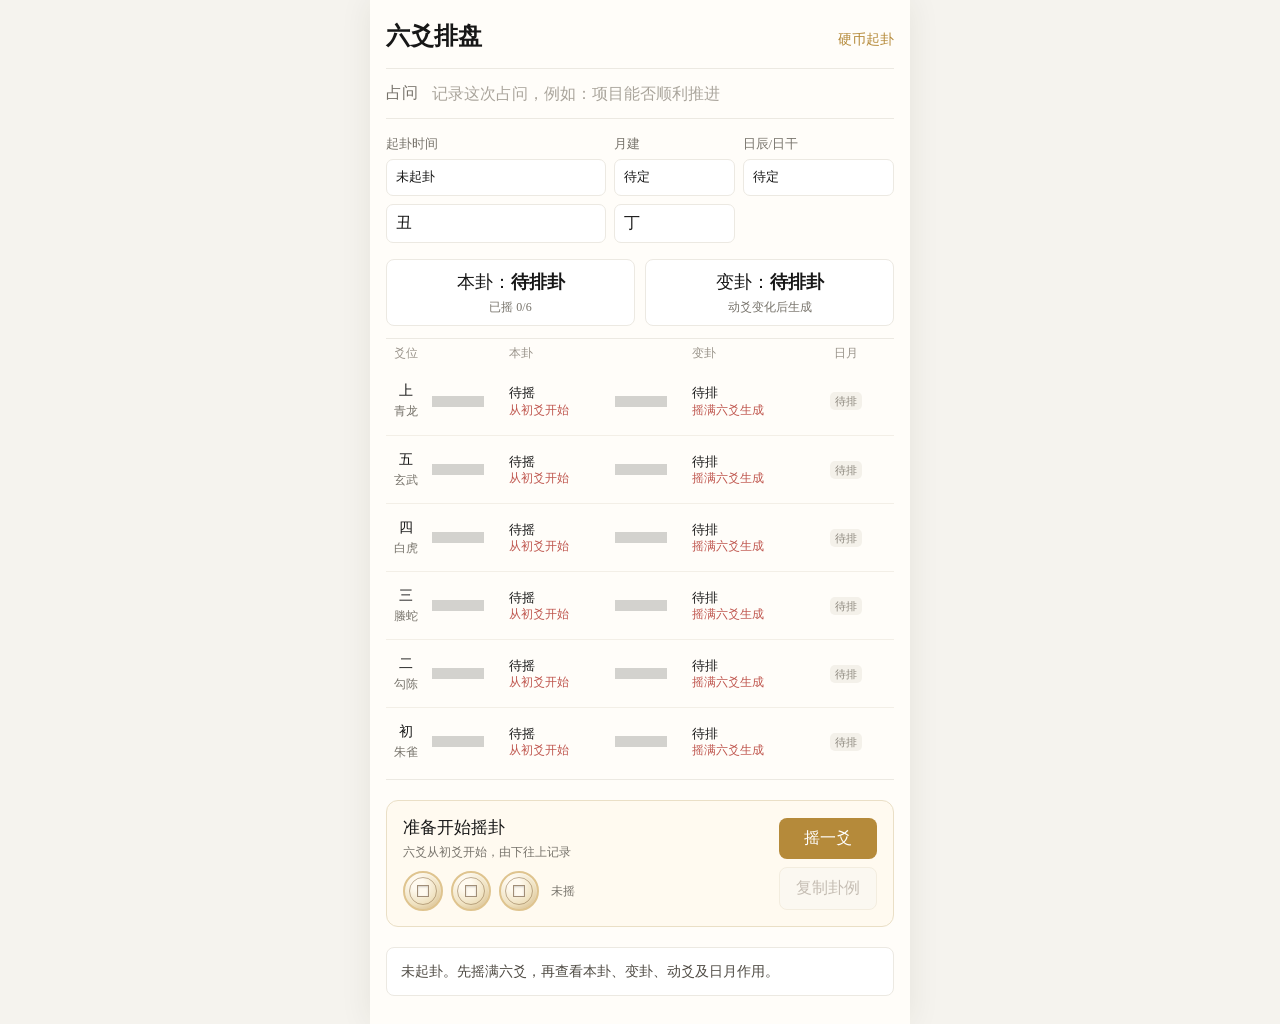
==== index.html @ 487d5bf0 "Deploy Liuyao mobile static app" ====
<!doctype html>
<html lang="zh-CN">
  <head>
    <meta charset="UTF-8" />
    <meta name="viewport" content="width=device-width, initial-scale=1, viewport-fit=cover" />
    <meta name="theme-color" content="#ffffff" />
    <title>六爻排盘</title>
    <link rel="stylesheet" href="./style.css" />
  </head>
  <body>
    <main class="app-shell">
      <section class="content">
        <header class="page-title">
          <h1>六爻排盘</h1>
          <span>硬币起卦</span>
        </header>

        <div class="question-row">
          <label for="question">占问</label>
          <input id="question" type="text" placeholder="记录这次占问，例如：项目能否顺利推进" />
        </div>

        <section class="time-controls" aria-label="排盘时间">
          <label>起卦时间<output id="startTime">未起卦</output></label>
          <label>月建<output id="monthBranch">待定</output></label>
          <label>日辰/日干<output id="dayInfo">待定</output></label>
          <output id="dayBranch" hidden>丑</output>
          <output id="dayStem" hidden>丁</output>
        </section>

        <section class="gua-heading">
          <div>本卦：<strong id="primaryName">待排卦</strong><small id="primaryMeta">摇满六爻后生成</small></div>
          <div>变卦：<strong id="changedName">待排卦</strong><small id="changedMeta">动爻变化后生成</small></div>
        </section>

        <section class="gua-board" aria-label="六爻排盘">
          <div class="board-legend"><span>爻位</span><span>本卦</span><span>变卦</span><span>日月</span></div>
          <div id="yaoBoard"></div>
        </section>

        <section class="roll-panel">
          <div>
            <p class="roll-title" id="rollTitle">准备开始摇卦</p>
            <p class="roll-subtitle" id="rollSubtitle">六爻从初爻开始，由下往上记录</p>
            <div class="coin-tray" id="coinTray" aria-label="硬币结果"><span>—</span><span>—</span><span>—</span><em>未摇</em></div>
          </div>
          <div class="roll-actions">
            <button class="primary-button" id="rollButton" type="button">摇一爻</button>
            <button class="secondary-button hidden" id="newButton" type="button">重新起卦</button>
            <button class="tertiary-button" id="copyButton" type="button" disabled>复制卦例</button>
          </div>
        </section>

        <section class="summary">
          <p id="summaryLine">未起卦。先摇满六爻，再查看本卦、变卦、动爻及日月作用。</p>
        </section>
      </section>
    </main>

    <div class="toast" id="toast" role="status" aria-live="polite"></div>
    <script src="./app.js"></script>
  </body>
</html>
---- style.css ----
:root {
  --ink: #171717;
  --muted: #77736b;
  --line: #ece9e2;
  --gold: #b58a3a;
  --gold-soft: #f7ecd0;
  --paper: #fffdf9;
  --red: #bf554d;
  font-family: "Songti SC", "Noto Serif SC", "STSong", serif;
  color: var(--ink);
  background: #f5f3ee;
}

* { box-sizing: border-box; }
body { margin: 0; min-width: 320px; background: #f5f3ee; }
button, input, textarea { font: inherit; }
button { cursor: pointer; }
button:disabled { cursor: wait; opacity: .68; }

.app-shell {
  width: min(100%, 540px);
  min-height: 100vh;
  margin: 0 auto;
  background: var(--paper);
  box-shadow: 0 0 30px rgba(55, 45, 30, .08);
}

.content { padding: 18px 16px 28px; }
.page-title { display: flex; align-items: baseline; justify-content: space-between; gap: 12px; padding: 2px 0 16px; border-bottom: 1px solid var(--line); }
.page-title h1 { margin: 0; font-size: 24px; font-weight: 600; }
.page-title span { color: var(--gold); font-size: 14px; white-space: nowrap; }
.question-row { display: flex; align-items: center; gap: 12px; padding: 14px 0; border-bottom: 1px solid var(--line); }
.question-row label { color: var(--muted); white-space: nowrap; }
.question-row input { width: 100%; border: 0; outline: 0; background: transparent; color: var(--ink); }
.question-row input::placeholder, textarea::placeholder { color: #aaa59c; }

.time-controls { display: grid; grid-template-columns: 1.45fr .8fr 1fr; gap: 8px; padding: 16px 0 12px; }
.time-controls label { display: grid; gap: 6px; color: var(--muted); font-size: 13px; }
.time-controls output { display: block; width: 100%; min-height: 37px; border: 1px solid var(--line); border-radius: 7px; background: #fff; color: var(--ink); padding: 8px 9px; white-space: nowrap; overflow: hidden; text-overflow: ellipsis; }

.gua-heading { display: grid; grid-template-columns: 1fr 1fr; gap: 10px; margin: 4px 0 12px; text-align: center; font-size: 18px; }
.gua-heading > div { padding: 10px 6px; border: 1px solid var(--line); border-radius: 8px; background: #fff; }
.gua-heading strong { font-weight: 600; }
.gua-heading small { display: block; margin-top: 5px; color: var(--muted); font-size: 12px; line-height: 1.35; }

.gua-board { border-top: 1px solid var(--line); border-bottom: 1px solid var(--line); padding: 6px 0 4px; }
.board-legend, .yao-row { display: grid; grid-template-columns: 40px minmax(0, 1fr) minmax(0, 1fr) 96px; gap: 6px; align-items: center; }
.board-legend { color: #99938a; font-size: 12px; text-align: center; padding: 0 0 5px; }
.yao-row { min-height: 68px; position: relative; border-top: 1px solid #f3efe7; }
.yao-row:first-child { border-top: 0; }
.yao-row.moving { background: linear-gradient(90deg, transparent, var(--gold-soft), transparent); }
.yao-index { display: grid; gap: 3px; color: var(--muted); font-size: 12px; text-align: center; }
.yao-index b { color: var(--ink); font-size: 14px; font-weight: 500; }
.gua-cell { display: grid; grid-template-columns: 70px 1fr; gap: 7px; align-items: center; min-width: 0; }
.line-wrap { display: flex; align-items: center; justify-content: center; gap: 5px; min-width: 0; }
.solid, .broken { display: inline-block; width: 54px; height: 11px; background: #0e0e0e; }
.broken { display: flex; gap: 12px; background: transparent; }
.broken::before, .broken::after { content: ""; flex: 1; background: #0e0e0e; }
.changing { width: 14px; color: var(--gold); font-size: 19px; font-family: Arial, sans-serif; line-height: 1; }
.yao-text { min-width: 0; font-size: 13px; line-height: 1.35; }
.yao-text strong { display: block; font-weight: 500; white-space: nowrap; overflow: hidden; text-overflow: ellipsis; }
.yao-text span { display: block; color: var(--red); font-size: 12px; white-space: nowrap; overflow: hidden; text-overflow: ellipsis; }
.relation { display: flex; flex-wrap: wrap; gap: 4px; justify-content: center; }
.tag { display: inline-block; padding: 2px 5px; border-radius: 5px; background: #f4f1ea; color: #4d4942; font-size: 11px; line-height: 1.3; }
.tag.hot { background: #f9e5df; color: var(--red); }
.tag.good { background: #f5ebcf; color: #8c661e; }
.tag.neutral { color: #8a857b; }
.yao-row[data-state="empty"] .line-wrap { opacity: .18; }

.roll-panel { display: flex; align-items: center; justify-content: space-between; gap: 14px; margin: 20px 0; padding: 15px 16px; border: 1px solid #eadfc6; border-radius: 12px; background: #fffaf0; }
.roll-title, .roll-subtitle { margin: 0; }
.roll-title { font-size: 17px; }
.roll-subtitle { margin-top: 5px; color: var(--muted); font-size: 12px; }
.coin-tray { display: flex; align-items: center; gap: 8px; margin-top: 10px; }
.coin { position: relative; display: inline-grid; place-items: center; width: 40px; height: 40px; border-radius: 50%; background: radial-gradient(circle at 35% 30%, #fff4cf 0 14%, #d1a14e 58%, #81591d 100%); border: 2px solid #9a6b24; box-shadow: inset 0 1px 2px rgba(255,255,255,.7), inset 0 -2px 4px rgba(73, 43, 8, .35), 0 3px 7px rgba(74, 54, 19, .2); transform-style: preserve-3d; }
.coin::before { content: ""; position: absolute; inset: 4px; border: 1px solid rgba(99, 61, 13, .55); border-radius: 50%; }
.coin.back { background: radial-gradient(circle at 35% 30%, #f4e7c8 0 14%, #a97835 58%, #593812 100%); border-color: #704715; }
.coin.idle { background: radial-gradient(circle at 35% 30%, #fffaf0 0 18%, #ead9ae 60%, #b88d45 100%); border-color: #d3b06a; box-shadow: inset 0 1px 2px rgba(255,255,255,.75); opacity: .72; }
.coin.rolling { animation: coinFlip .62s cubic-bezier(.25, .75, .3, 1) infinite; }
.coin.delay-one { animation-delay: .09s; }
.coin.delay-two { animation-delay: .18s; }
.coin.settled { animation: coinSettle .22s ease-out both; }
.coin-hole { position: relative; z-index: 1; display: block; width: 12px; height: 12px; border: 1px solid rgba(75, 45, 12, .72); background: var(--paper); box-shadow: inset 0 1px 2px rgba(0,0,0,.25); }
.coin.back .coin-hole { background: #2f210f; border-color: rgba(255, 229, 169, .5); }
.coin.idle .coin-hole { background: #fffaf0; }
.coin-tray em { margin-left: 4px; color: var(--muted); font-style: normal; font-size: 12px; }
.roll-actions { display: grid; gap: 8px; }
.primary-button, .secondary-button, .tertiary-button { border: 0; border-radius: 8px; padding: 10px 16px; white-space: nowrap; }
.primary-button { background: var(--gold); color: white; }
.secondary-button { background: #efe9dc; color: #514935; }
.tertiary-button { background: #fff; color: #7b6129; border: 1px solid #e0cf9e; }
.tertiary-button:disabled { color: #aaa197; border-color: #eee7d8; background: #faf8f2; }
.hidden { display: none; }

.summary { margin-top: 16px; padding: 12px 14px; border: 1px solid var(--line); border-radius: 8px; background: #fff; }
.summary p { margin: 0; color: #4f4b44; font-size: 14px; line-height: 1.65; }
.toast { position: fixed; left: 50%; bottom: 28px; transform: translate(-50%, 20px); opacity: 0; pointer-events: none; padding: 10px 15px; color: white; background: rgba(20,20,20,.82); border-radius: 7px; transition: .25s ease; font-family: system-ui, sans-serif; font-size: 13px; }
.toast.show { transform: translate(-50%, 0); opacity: 1; }

@keyframes coinFlip {
  0% { transform: translateY(0) rotateX(0) rotateZ(0); }
  45% { transform: translateY(-10px) rotateX(540deg) rotateZ(22deg); }
  100% { transform: translateY(0) rotateX(1080deg) rotateZ(0); }
}

@keyframes coinSettle {
  0% { transform: translateY(-5px) scale(.94); opacity: .72; }
  100% { transform: translateY(0) scale(1); opacity: 1; }
}

@media (prefers-reduced-motion: reduce) {
  .coin.rolling, .coin.settled { animation-duration: .01ms; animation-iteration-count: 1; }
}

@media (max-width: 390px) {
  .content { padding-left: 12px; padding-right: 12px; }
  .time-controls { grid-template-columns: 1fr 1fr; }
  .time-controls label:first-child { grid-column: 1 / 3; }
  .board-legend, .yao-row { grid-template-columns: 34px minmax(0, 1fr) minmax(0, 1fr); }
  .board-legend span:last-child, .relation { grid-column: 2 / 4; }
  .relation { justify-content: flex-start; padding: 0 0 8px; }
  .gua-cell { grid-template-columns: 62px 1fr; }
  .solid, .broken { width: 44px; }
  .roll-panel { align-items: stretch; flex-direction: column; }
  .roll-actions { grid-template-columns: 1fr 1fr; }
}
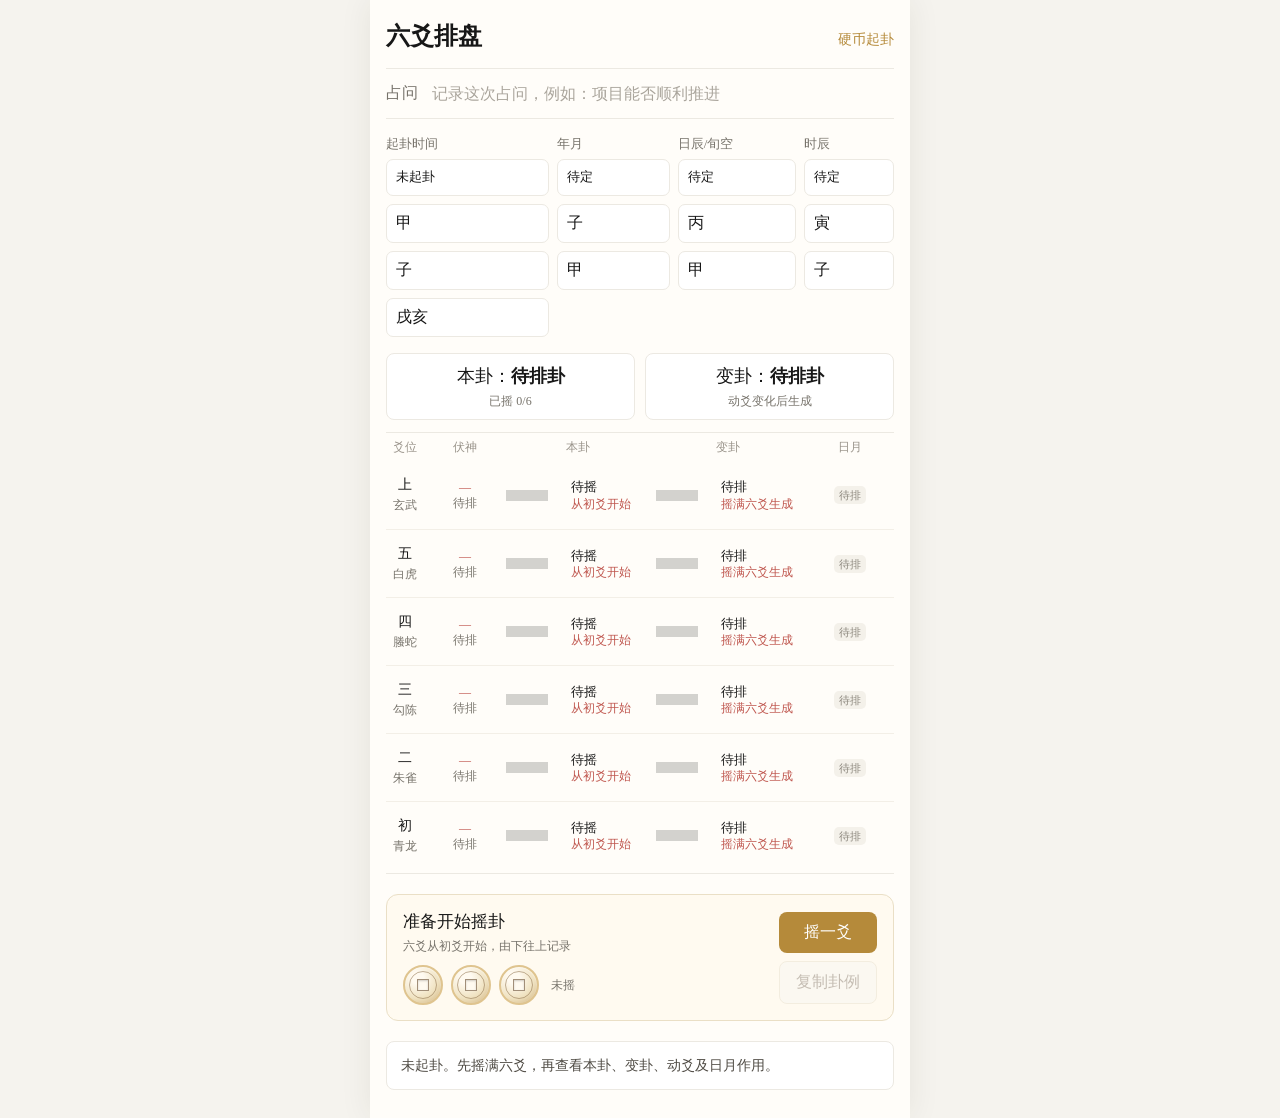
==== commit 52ee2c6a: "Complete Liuyao case generation" ====
--- a/index.html
+++ b/index.html
@@ -22,10 +22,18 @@
 
         <section class="time-controls" aria-label="排盘时间">
           <label>起卦时间<output id="startTime">未起卦</output></label>
-          <label>月建<output id="monthBranch">待定</output></label>
-          <label>日辰/日干<output id="dayInfo">待定</output></label>
+          <label>年月<output id="yearMonthInfo">待定</output></label>
+          <label>日辰/旬空<output id="dayInfo">待定</output></label>
+          <label>时辰<output id="hourInfo">待定</output></label>
+          <output id="yearStem" hidden>甲</output>
+          <output id="yearBranch" hidden>子</output>
+          <output id="monthStem" hidden>丙</output>
+          <output id="monthBranch" hidden>寅</output>
           <output id="dayBranch" hidden>丑</output>
           <output id="dayStem" hidden>丁</output>
+          <output id="hourStem" hidden>甲</output>
+          <output id="hourBranch" hidden>子</output>
+          <output id="emptyBranches" hidden>子丑</output>
         </section>
 
         <section class="gua-heading">
@@ -34,7 +42,7 @@
         </section>
 
         <section class="gua-board" aria-label="六爻排盘">
-          <div class="board-legend"><span>爻位</span><span>本卦</span><span>变卦</span><span>日月</span></div>
+          <div class="board-legend"><span>爻位</span><span>伏神</span><span>本卦</span><span>变卦</span><span>日月</span></div>
           <div id="yaoBoard"></div>
         </section>
 
--- a/style.css
+++ b/style.css
@@ -34,7 +34,7 @@
 .question-row input { width: 100%; border: 0; outline: 0; background: transparent; color: var(--ink); }
 .question-row input::placeholder, textarea::placeholder { color: #aaa59c; }
 
-.time-controls { display: grid; grid-template-columns: 1.45fr .8fr 1fr; gap: 8px; padding: 16px 0 12px; }
+.time-controls { display: grid; grid-template-columns: 1.45fr 1fr 1.05fr .8fr; gap: 8px; padding: 16px 0 12px; }
 .time-controls label { display: grid; gap: 6px; color: var(--muted); font-size: 13px; }
 .time-controls output { display: block; width: 100%; min-height: 37px; border: 1px solid var(--line); border-radius: 7px; background: #fff; color: var(--ink); padding: 8px 9px; white-space: nowrap; overflow: hidden; text-overflow: ellipsis; }
 
@@ -44,14 +44,17 @@
 .gua-heading small { display: block; margin-top: 5px; color: var(--muted); font-size: 12px; line-height: 1.35; }
 
 .gua-board { border-top: 1px solid var(--line); border-bottom: 1px solid var(--line); padding: 6px 0 4px; }
-.board-legend, .yao-row { display: grid; grid-template-columns: 40px minmax(0, 1fr) minmax(0, 1fr) 96px; gap: 6px; align-items: center; }
+.board-legend, .yao-row { display: grid; grid-template-columns: 38px 70px minmax(0, 1fr) minmax(0, 1fr) 88px; gap: 6px; align-items: center; }
 .board-legend { color: #99938a; font-size: 12px; text-align: center; padding: 0 0 5px; }
 .yao-row { min-height: 68px; position: relative; border-top: 1px solid #f3efe7; }
 .yao-row:first-child { border-top: 0; }
 .yao-row.moving { background: linear-gradient(90deg, transparent, var(--gold-soft), transparent); }
 .yao-index { display: grid; gap: 3px; color: var(--muted); font-size: 12px; text-align: center; }
 .yao-index b { color: var(--ink); font-size: 14px; font-weight: 500; }
-.gua-cell { display: grid; grid-template-columns: 70px 1fr; gap: 7px; align-items: center; min-width: 0; }
+.hidden-cell { min-width: 0; color: var(--muted); font-size: 12px; line-height: 1.35; text-align: center; }
+.hidden-cell strong { display: block; color: var(--red); font-weight: 500; white-space: nowrap; overflow: hidden; text-overflow: ellipsis; }
+.hidden-cell span { display: block; white-space: nowrap; overflow: hidden; text-overflow: ellipsis; }
+.gua-cell { display: grid; grid-template-columns: 58px 1fr; gap: 7px; align-items: center; min-width: 0; }
 .line-wrap { display: flex; align-items: center; justify-content: center; gap: 5px; min-width: 0; }
 .solid, .broken { display: inline-block; width: 54px; height: 11px; background: #0e0e0e; }
 .broken { display: flex; gap: 12px; background: transparent; }
@@ -116,10 +119,10 @@
   .content { padding-left: 12px; padding-right: 12px; }
   .time-controls { grid-template-columns: 1fr 1fr; }
   .time-controls label:first-child { grid-column: 1 / 3; }
-  .board-legend, .yao-row { grid-template-columns: 34px minmax(0, 1fr) minmax(0, 1fr); }
-  .board-legend span:last-child, .relation { grid-column: 2 / 4; }
+  .board-legend, .yao-row { grid-template-columns: 34px 64px minmax(0, 1fr) minmax(0, 1fr); }
+  .board-legend span:nth-child(5), .relation { grid-column: 3 / 5; }
   .relation { justify-content: flex-start; padding: 0 0 8px; }
-  .gua-cell { grid-template-columns: 62px 1fr; }
+  .gua-cell { grid-template-columns: 50px 1fr; }
   .solid, .broken { width: 44px; }
   .roll-panel { align-items: stretch; flex-direction: column; }
   .roll-actions { grid-template-columns: 1fr 1fr; }
